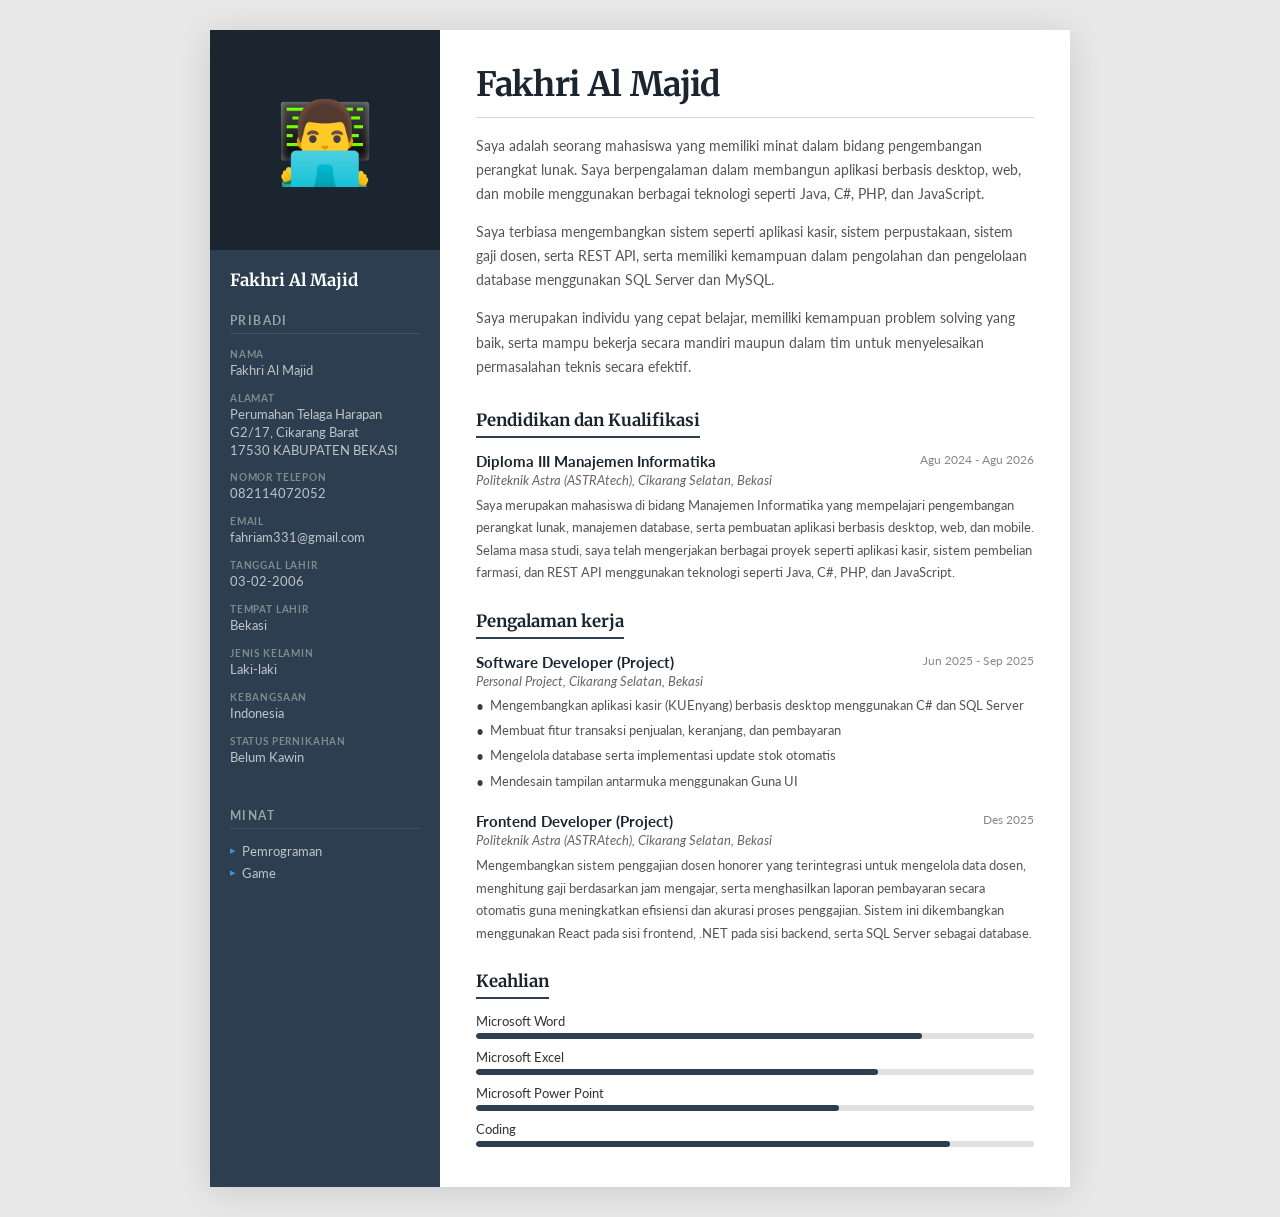
==== index.html @ 4e240b28 "perubahan css" ====
<!doctype html>
<html lang="id">
   <head>
      <meta charset="UTF-8" />
      <meta name="viewport" content="width=device-width, initial-scale=1.0" />
      <title>CV — Fakhri Al Majid</title>
      <link rel="preconnect" href="https://fonts.googleapis.com" />
      <link rel="stylesheet" href="style.css">
      <link
         href="https://fonts.googleapis.com/css2?family=Lato:wght@300;400;700;900&family=Merriweather:wght@400;700&display=swap"
         rel="stylesheet"
      />
   </head>
   <body>
      <div class="cv-wrapper">
         <!-- SIDEBAR -->
         <aside class="sidebar">
            <div class="sidebar-photo">
               <img
                  src="/mnt/user-data/uploads/1773789156154_image.png"
                  alt="Foto Profil"
                  onerror="
                     this.style.display = 'none';
                     this.parentElement.textContent = '👨‍💻';
                  "
               />
            </div>

            <div class="sidebar-name">Fakhri Al Majid</div>

            <div class="sidebar-section">
               <div class="sidebar-section-title">Pribadi</div>
               <ul class="info-list">
                  <li class="info-item">
                     <div class="info-label">Nama</div>
                     <div class="info-value">Fakhri Al Majid</div>
                  </li>
                  <li class="info-item">
                     <div class="info-label">Alamat</div>
                     <div class="info-value">
                        Perumahan Telaga Harapan G2/17, Cikarang Barat<br />17530
                        KABUPATEN BEKASI
                     </div>
                  </li>
                  <li class="info-item">
                     <div class="info-label">Nomor telepon</div>
                     <div class="info-value">082114072052</div>
                  </li>
                  <li class="info-item">
                     <div class="info-label">Email</div>
                     <div class="info-value">fahriam331@gmail.com</div>
                  </li>
                  <li class="info-item">
                     <div class="info-label">Tanggal lahir</div>
                     <div class="info-value">03-02-2006</div>
                  </li>
                  <li class="info-item">
                     <div class="info-label">Tempat lahir</div>
                     <div class="info-value">Bekasi</div>
                  </li>
                  <li class="info-item">
                     <div class="info-label">Jenis kelamin</div>
                     <div class="info-value">Laki-laki</div>
                  </li>
                  <li class="info-item">
                     <div class="info-label">Kebangsaan</div>
                     <div class="info-value">Indonesia</div>
                  </li>
                  <li class="info-item">
                     <div class="info-label">Status pernikahan</div>
                     <div class="info-value">Belum Kawin</div>
                  </li>
               </ul>
            </div>

            <div class="sidebar-section" style="margin-top: 20px">
               <div class="sidebar-section-title">Minat</div>
               <ul class="minat-list">
                  <li>Pemrograman</li>
                  <li>Game</li>
               </ul>
            </div>
         </aside>

         <!-- MAIN CONTENT -->
         <main class="main">
            <h1 class="main-name">Fakhri Al Majid</h1>
            <div class="divider"></div>

            <p class="summary">
               Saya adalah seorang mahasiswa yang memiliki minat dalam bidang
               pengembangan perangkat lunak. Saya berpengalaman dalam membangun
               aplikasi berbasis desktop, web, dan mobile menggunakan berbagai
               teknologi seperti Java, C#, PHP, dan JavaScript.
            </p>
            <p class="summary" style="margin-top: -10px">
               Saya terbiasa mengembangkan sistem seperti aplikasi kasir, sistem
               perpustakaan, sistem gaji dosen, serta REST API, serta memiliki
               kemampuan dalam pengolahan dan pengelolaan database menggunakan
               SQL Server dan MySQL.
            </p>
            <p class="summary" style="margin-top: -10px">
               Saya merupakan individu yang cepat belajar, memiliki kemampuan
               problem solving yang baik, serta mampu bekerja secara mandiri
               maupun dalam tim untuk menyelesaikan permasalahan teknis secara
               efektif.
            </p>

            <!-- PENDIDIKAN -->
            <h2 class="section-heading">Pendidikan dan Kualifikasi</h2>

            <div class="entry">
               <div class="entry-header">
                  <div class="entry-title">
                     Diploma III Manajemen Informatika
                  </div>
                  <div class="entry-date">Agu 2024 - Agu 2026</div>
               </div>
               <div class="entry-subtitle">
                  Politeknik Astra (ASTRAtech), Cikarang Selatan, Bekasi
               </div>
               <p class="entry-desc">
                  Saya merupakan mahasiswa di bidang Manajemen Informatika yang
                  mempelajari pengembangan perangkat lunak, manajemen database,
                  serta pembuatan aplikasi berbasis desktop, web, dan mobile.
                  Selama masa studi, saya telah mengerjakan berbagai proyek
                  seperti aplikasi kasir, sistem pembelian farmasi, dan REST API
                  menggunakan teknologi seperti Java, C#, PHP, dan JavaScript.
               </p>
            </div>

            <!-- PENGALAMAN -->
            <h2 class="section-heading">Pengalaman kerja</h2>

            <div class="entry">
               <div class="entry-header">
                  <div class="entry-title">Software Developer (Project)</div>
                  <div class="entry-date">Jun 2025 - Sep 2025</div>
               </div>
               <div class="entry-subtitle">
                  Personal Project, Cikarang Selatan, Bekasi
               </div>
               <ul class="entry-bullets">
                  <li>
                     Mengembangkan aplikasi kasir (KUEnyang) berbasis desktop
                     menggunakan C# dan SQL Server
                  </li>
                  <li>
                     Membuat fitur transaksi penjualan, keranjang, dan
                     pembayaran
                  </li>
                  <li>
                     Mengelola database serta implementasi update stok otomatis
                  </li>
                  <li>Mendesain tampilan antarmuka menggunakan Guna UI</li>
               </ul>
            </div>

            <div class="entry">
               <div class="entry-header">
                  <div class="entry-title">Frontend Developer (Project)</div>
                  <div class="entry-date">Des 2025</div>
               </div>
               <div class="entry-subtitle">
                  Politeknik Astra (ASTRAtech), Cikarang Selatan, Bekasi
               </div>
               <p class="entry-desc">
                  Mengembangkan sistem penggajian dosen honorer yang
                  terintegrasi untuk mengelola data dosen, menghitung gaji
                  berdasarkan jam mengajar, serta menghasilkan laporan
                  pembayaran secara otomatis guna meningkatkan efisiensi dan
                  akurasi proses penggajian. Sistem ini dikembangkan menggunakan
                  React pada sisi frontend, .NET pada sisi backend, serta SQL
                  Server sebagai database.
               </p>
            </div>

            <!-- KEAHLIAN -->
            <h2 class="section-heading">Keahlian</h2>

            <div class="skill-list">
               <div class="skill-row">
                  <div class="skill-top">
                     <span class="skill-name">Microsoft Word</span>
                  </div>
                  <div class="skill-bar">
                     <div class="skill-fill" data-w="80"></div>
                  </div>
               </div>
               <div class="skill-row">
                  <div class="skill-top">
                     <span class="skill-name">Microsoft Excel</span>
                  </div>
                  <div class="skill-bar">
                     <div class="skill-fill" data-w="72"></div>
                  </div>
               </div>
               <div class="skill-row">
                  <div class="skill-top">
                     <span class="skill-name">Microsoft Power Point</span>
                  </div>
                  <div class="skill-bar">
                     <div class="skill-fill" data-w="65"></div>
                  </div>
               </div>
               <div class="skill-row">
                  <div class="skill-top">
                     <span class="skill-name">Coding</span>
                  </div>
                  <div class="skill-bar">
                     <div class="skill-fill" data-w="85"></div>
                  </div>
               </div>
            </div>
         </main>
      </div>

      <script>
         const observer = new IntersectionObserver(
            (entries) => {
               entries.forEach((e) => {
                  if (e.isIntersecting) {
                     e.target.querySelectorAll(".skill-fill").forEach((bar) => {
                        bar.style.width = bar.dataset.w + "%";
                     });
                  }
               });
            },
            { threshold: 0.2 },
         );
         document
            .querySelectorAll(".skill-list")
            .forEach((el) => observer.observe(el));

         // Also trigger on load
         window.addEventListener("load", () => {
            document.querySelectorAll(".skill-fill").forEach((bar) => {
               bar.style.width = bar.dataset.w + "%";
            });
         });
      </script>
   </body>
</html>
---- style.css ----
* {
   box-sizing: border-box;
   margin: 0;
   padding: 0;
}

body {
   font-family: "Lato", sans-serif;
   background: #e8e8e8;
   min-height: 100vh;
   display: flex;
   justify-content: center;
   align-items: flex-start;
   padding: 30px 16px;
   color: #2d2d2d;
}

.cv-wrapper {
   width: 860px;
   max-width: 100%;
   background: #fff;
   display: flex;
   box-shadow: 0 4px 32px rgba(0, 0, 0, 0.13);
   min-height: 100vh;
}

.sidebar {
   width: 230px;
   flex-shrink: 0;
   background: #2c3e50;
   color: #ecf0f1;
   display: flex;
   flex-direction: column;
   padding: 0 0 32px;
}

.sidebar-photo {
   width: 100%;
   height: 220px;
   overflow: hidden;
   background: #1a252f;
   display: flex;
   align-items: center;
   justify-content: center;
   font-size: 5rem;
}

.sidebar-photo img {
   width: 100%;
   height: 100%;
   object-fit: cover;
   object-position: center top;
}

.sidebar-section {
   padding: 22px 20px 0;
}

.sidebar-section-title {
   font-size: 0.72rem;
   font-weight: 700;
   letter-spacing: 0.12em;
   text-transform: uppercase;
   color: #95a5a6;
   margin-bottom: 14px;
   padding-bottom: 6px;
   border-bottom: 1px solid rgba(255, 255, 255, 0.1);
}

.sidebar-name {
   font-family: "Merriweather", serif;
   font-size: 1.05rem;
   font-weight: 700;
   color: #fff;
   line-height: 1.3;
   padding: 20px 20px 0;
}

.info-list {
   list-style: none;
   display: flex;
   flex-direction: column;
   gap: 12px;
}
.info-label {
   font-size: 0.65rem;
   font-weight: 700;
   letter-spacing: 0.08em;
   text-transform: uppercase;
   color: #7f8c8d;
   margin-bottom: 2px;
}
.info-value {
   font-size: 0.8rem;
   color: #bdc3c7;
   line-height: 1.4;
}

.minat-list {
   list-style: none;
   display: flex;
   flex-direction: column;
   gap: 6px;
}
.minat-list li {
   font-size: 0.82rem;
   color: #bdc3c7;
   padding-left: 12px;
   position: relative;
}
.minat-list li::before {
   content: "▸";
   position: absolute;
   left: 0;
   color: #3498db;
   font-size: 0.7rem;
}

/* ─── MAIN ─── */
.main {
   flex: 1;
   padding: 36px 36px 40px;
   min-width: 0;
}

.main-name {
   font-family: "Merriweather", serif;
   font-size: 2.1rem;
   font-weight: 700;
   color: #1a252f;
   letter-spacing: -0.01em;
   margin-bottom: 14px;
   line-height: 1.1;
}

.divider {
   height: 1px;
   background: #d5d8dc;
   margin-bottom: 16px;
}

.summary {
   font-size: 0.86rem;
   color: #555;
   line-height: 1.75;
   margin-bottom: 24px;
}

/* ─── SECTION HEADERS ─── */
.section-heading {
   font-family: "Merriweather", serif;
   font-size: 1.05rem;
   font-weight: 700;
   color: #1a252f;
   margin-bottom: 14px;
   margin-top: 6px;
   padding-bottom: 5px;
   border-bottom: 2px solid #2c3e50;
   display: inline-block;
}

/* ─── EDUCATION / EXP ENTRY ─── */
.entry {
   margin-bottom: 20px;
}
.entry-header {
   display: flex;
   justify-content: space-between;
   align-items: flex-start;
   gap: 1rem;
   margin-bottom: 2px;
}
.entry-title {
   font-weight: 700;
   font-size: 0.92rem;
   color: #1a252f;
}
.entry-date {
   font-size: 0.78rem;
   color: #888;
   white-space: nowrap;
   flex-shrink: 0;
}
.entry-subtitle {
   font-size: 0.8rem;
   color: #666;
   font-style: italic;
   margin-bottom: 6px;
}
.entry-desc {
   font-size: 0.83rem;
   color: #555;
   line-height: 1.7;
}
.entry-bullets {
   list-style: none;
   margin-top: 5px;
   display: flex;
   flex-direction: column;
   gap: 4px;
}
.entry-bullets li {
   font-size: 0.83rem;
   color: #555;
   line-height: 1.6;
   padding-left: 14px;
   position: relative;
}
.entry-bullets li::before {
   content: "•";
   position: absolute;
   left: 0;
   color: #2c3e50;
   font-size: 0.9rem;
}

/* ─── SKILLS BARS ─── */
.skill-list {
   display: flex;
   flex-direction: column;
   gap: 10px;
}
.skill-top {
   display: flex;
   justify-content: space-between;
   align-items: center;
   margin-bottom: 4px;
}
.skill-name {
   font-size: 0.84rem;
   color: #333;
}
.skill-bar {
   height: 6px;
   background: #e0e0e0;
   border-radius: 99px;
   overflow: hidden;
}
.skill-fill {
   height: 100%;
   background: #2c3e50;
   border-radius: 99px;
   width: 0;
   transition: width 1.2s cubic-bezier(0.16, 1, 0.3, 1);
}

@media print {
   body {
      background: white;
      padding: 0;
   }
   .cv-wrapper {
      box-shadow: none;
   }
}

@media (max-width: 680px) {
   .cv-wrapper {
      flex-direction: column;
   }
   .sidebar {
      width: 100%;
   }
   .sidebar-photo {
      height: 200px;
   }
}
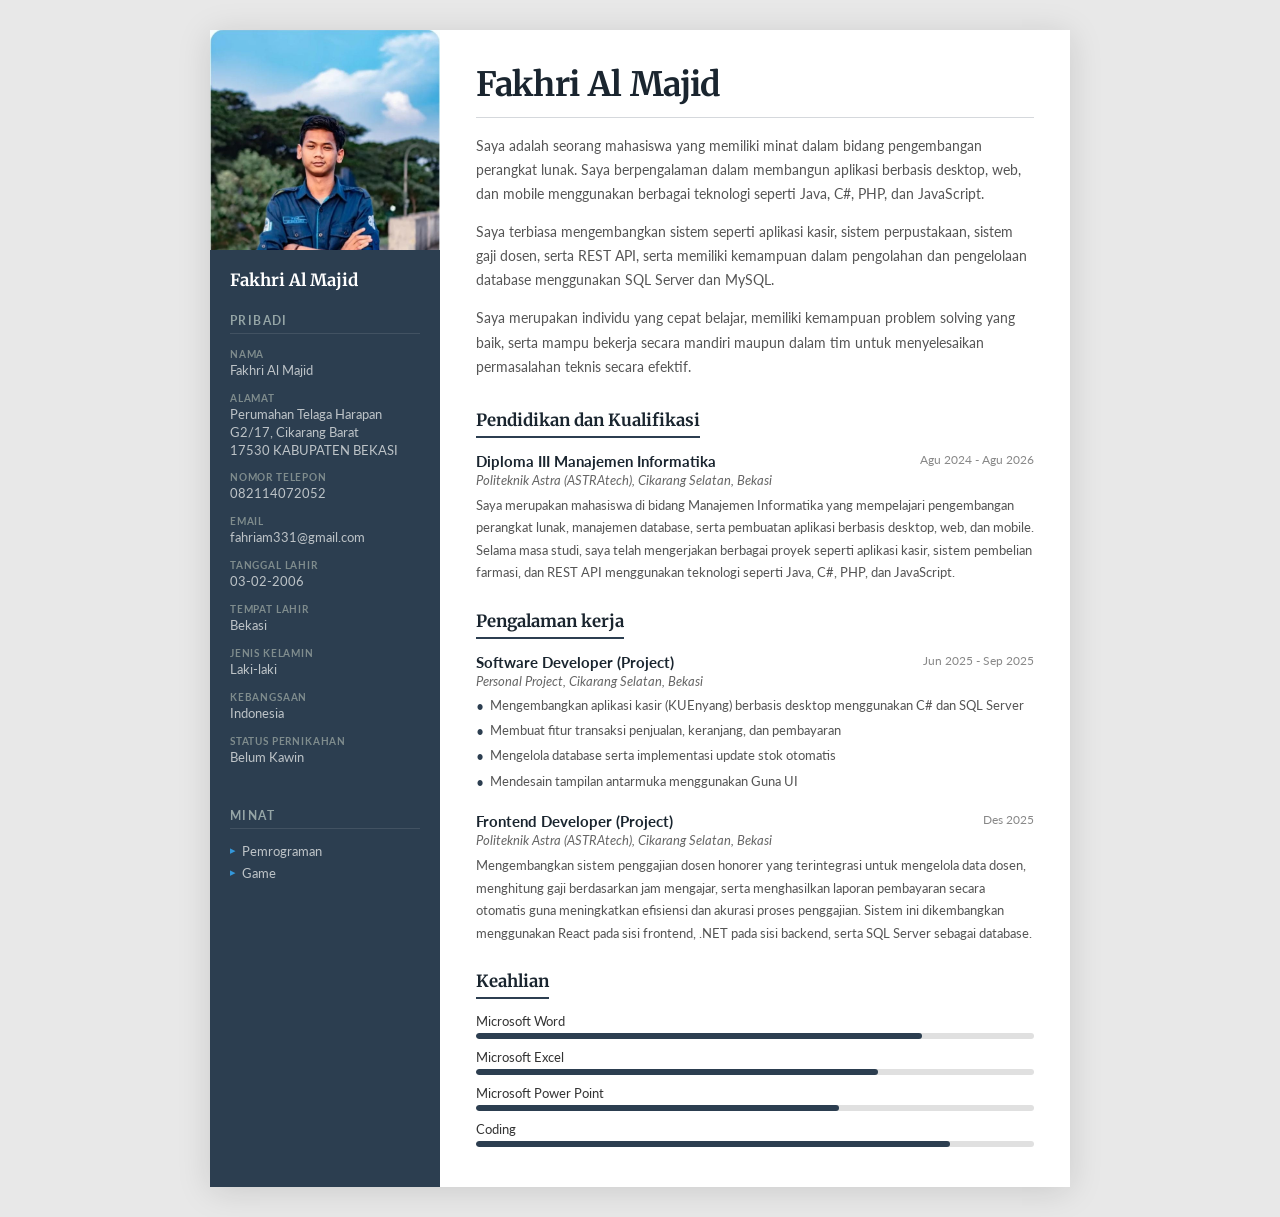
==== commit 514856c2: "menambahkan foto profil" ====
--- a/index.html
+++ b/index.html
@@ -17,12 +17,8 @@
          <aside class="sidebar">
             <div class="sidebar-photo">
                <img
-                  src="/mnt/user-data/uploads/1773789156154_image.png"
+                  src="/poto majid.jpeg"
                   alt="Foto Profil"
-                  onerror="
-                     this.style.display = 'none';
-                     this.parentElement.textContent = '👨‍💻';
-                  "
                />
             </div>
 
